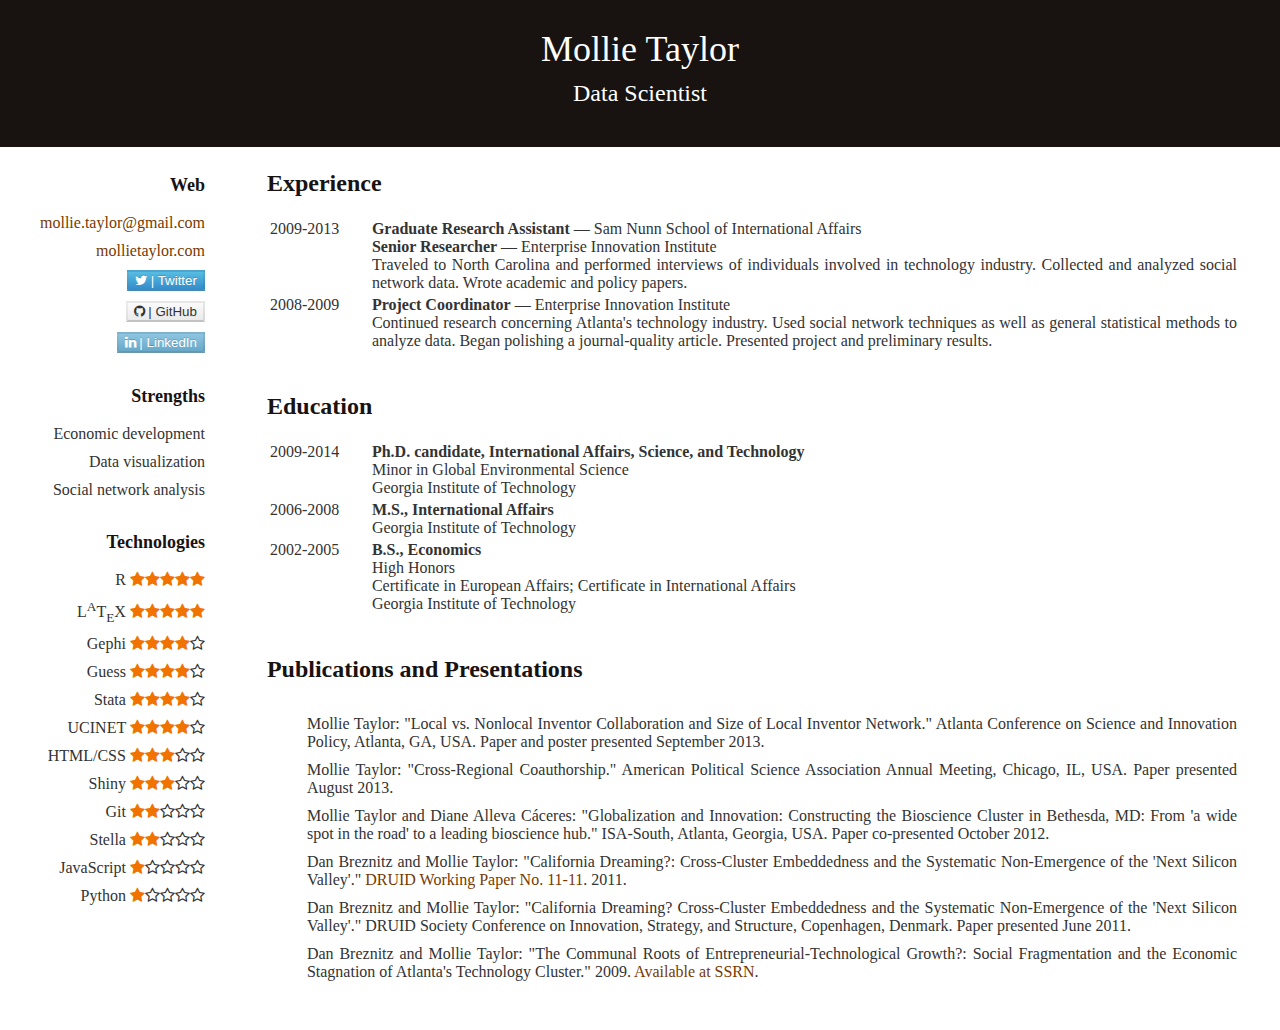
==== resume.html @ 651d4243 "Initial commit" ====
<html>
<head>
	<title>Mollie Taylor</title>
  <link rel="stylesheet" href="styles.css" />
  <link href="font-awesome/css/font-awesome.css" rel="stylesheet">
  <link rel="stylesheet" href="social-buttons.css" />
</head>

<body>
<div id="topbar">
  <h1 id="name">Mollie Taylor</h1>
  <h2 id="name">Data Scientist</h3>
</div>

<table class="center"><tr><td id="left">
  <h3>Web</h3>
  <ul>
    <li><a href="mailto:mollie.taylor@gmail.com">mollie.taylor@gmail.com</a></li>
    <li><a href="http://mollietaylor.com">mollietaylor.com</a></li>
    <li><a href="http://twitter.com/mollie_taylor/"><button class="btn btn-twitter"><i class="icon-twitter"></i> | Twitter</button></a></li>
    <li><a href="http://github.com/mollietaylor/"><button class="btn btn-github"><i class="icon-github"></i> | GitHub</button></a></li>
    <li><a href="http://www.linkedin.com/pub/mollie-taylor/4/861/1ba"><button class="btn btn-linkedin"><i class="icon-linkedin"></i> | LinkedIn</button></a></li>
  </ul>
  <h3>Strengths</h3>
  <ul>
    <li>Economic development</li>
    <li>Data visualization</li>
    <li>Social network analysis</li>
  </ul>
  <h3>Technologies</h3>
  <ul>
    <li>R <i class="icon-star"></i><i class="icon-star"></i><i class="icon-star"></i><i class="icon-star"></i><i class="icon-star"></i></li>
    <li>L<sup>A</sup>T<sub>E</sub>X <i class="icon-star"></i><i class="icon-star"></i><i class="icon-star"></i><i class="icon-star"></i><i class="icon-star"></i></li>
    <li>Gephi <i class="icon-star"></i><i class="icon-star"></i><i class="icon-star"></i><i class="icon-star"></i><i class="icon-star-empty"></i></li>
    <li>Guess <i class="icon-star"></i><i class="icon-star"></i><i class="icon-star"></i><i class="icon-star"></i><i class="icon-star-empty"></i></li>
    <li>Stata <i class="icon-star"></i><i class="icon-star"></i><i class="icon-star"></i><i class="icon-star"></i><i class="icon-star-empty"></i></li>
    <li>UCINET <i class="icon-star"></i><i class="icon-star"></i><i class="icon-star"></i><i class="icon-star"></i><i class="icon-star-empty"></i></li>
    <li>HTML/CSS <i class="icon-star"></i><i class="icon-star"></i><i class="icon-star"></i><i class="icon-star-empty"></i><i class="icon-star-empty"></i></li>
    <li>Shiny <i class="icon-star"></i><i class="icon-star"></i><i class="icon-star"></i><i class="icon-star-empty"></i><i class="icon-star-empty"></i></li>
    <li>Git <i class="icon-star"></i><i class="icon-star"></i><i class="icon-star-empty"></i><i class="icon-star-empty"></i><i class="icon-star-empty"></i></li>
    <li>Stella <i class="icon-star"></i><i class="icon-star"></i><i class="icon-star-empty"></i><i class="icon-star-empty"></i><i class="icon-star-empty"></i></li>
    <li>JavaScript <i class="icon-star"></i><i class="icon-star-empty"></i><i class="icon-star-empty"></i><i class="icon-star-empty"></i><i class="icon-star-empty"></i></li>
    <li>Python <i class="icon-star"></i><i class="icon-star-empty"></i><i class="icon-star-empty"></i><i class="icon-star-empty"></i><i class="icon-star-empty"></i></li>
  </ul>

</td>
<td id="right">
<h2>Experience</h2>
<table class="category">
  <tr>
    <td class="year">2009-2013</td>
    <td class="description"><strong>Graduate Research Assistant</strong> &mdash; Sam Nunn School of International Affairs<br>
    <strong>Senior Researcher</strong> &mdash; Enterprise Innovation Institute<br>Traveled to North Carolina and performed interviews of individuals involved in technology industry. Collected and analyzed social network data. Wrote academic and policy papers.</td>
  </tr>
  <tr>
    <td class="year">2008-2009</td>
    <td class="description"><strong>Project Coordinator</strong> &mdash; Enterprise Innovation Institute<br>Continued research concerning Atlanta's technology industry.  Used social network techniques as well as general statistical methods to analyze data.  Began polishing a journal-quality article.  Presented project and preliminary results.</td>
  </tr>
</table>
<h2>Education</h2>
<table class="category">
  <tr>
    <td class="year">2009-2014</td>
    <td class="description"><strong>Ph.D. candidate, International Affairs, Science, and Technology</strong><br>
    Minor in Global Environmental Science<br>
    Georgia Institute of Technology</td>
  </tr>
  <tr>
    <td class="year">2006-2008</td>
    <td class="description"><strong>M.S., International Affairs</strong><br>Georgia Institute of Technology</td>
  </tr>
  <tr>
    <td class="year">2002-2005</td>
    <td class="description"><strong>B.S., Economics</strong><br>
    High Honors<br>
    Certificate in European Affairs; Certificate in International Affairs<br>
    Georgia Institute of Technology</td>
  </tr>
</table>
<h2>Publications and Presentations</h2>
<table class="category">
  <tr>
    <td class="year" id="pubs"></td>
    <td class="description">
      <ul>
        <li>Mollie Taylor: "Local vs. Nonlocal Inventor Collaboration and Size of Local Inventor Network." Atlanta Conference on Science and Innovation Policy, Atlanta, GA, USA. Paper and poster presented September 2013.</li>
        <li>Mollie Taylor: "Cross-Regional Coauthorship." American Political Science Association Annual Meeting, Chicago, IL, USA. Paper presented August 2013.</li>
        <li>Mollie Taylor and Diane Alleva C&aacute;ceres: "Globalization and Innovation: Constructing the Bioscience Cluster in Bethesda, MD: From 'a wide spot in the road' to a leading bioscience hub." ISA-South, Atlanta, Georgia, USA. Paper co-presented October 2012.</li>
        <li>Dan Breznitz and Mollie Taylor: "California Dreaming?: Cross-Cluster Embeddedness and the Systematic Non-Emergence of the 'Next Silicon Valley'." <a href="www3.druid.dk/wp/20110011.pdf">DRUID Working Paper No. 11-11</a>. 2011.</li>
        <li>Dan Breznitz and Mollie Taylor: "California Dreaming? Cross-Cluster Embeddedness and the Systematic Non-Emergence of the 'Next Silicon Valley'." DRUID Society Conference on Innovation, Strategy, and Structure, Copenhagen, Denmark. Paper presented June 2011.</li>
        <li>Dan Breznitz and Mollie Taylor: "The Communal Roots of Entrepreneurial-Technological Growth?: Social Fragmentation and the Economic Stagnation of Atlanta's Technology Cluster." 2009. <a href="http://ssrn.com/abstract=1481857">Available at SSRN</a>.</li><!--Call this one forthcoming?-->
      </ul>
    </td>
  </tr>
</table>
</td>
</tr>

</body>
</html>
---- styles.css ----
/*fix: 
f07300
*/

body {
  font-family: "Palatino Linotype", "Book Antiqua", "Palatino", serif;
  text-align: center;
  background: #fff;
  color: #333;
}

div#topbar {
  color: #fff;
  text-align: center;
  padding: 20px;
  margin: -10px;
  margin-bottom: 20px;
  background: #181311;
  top: 0;
  left: 0;
  right: 0;
}

h1#name {
  color: #fff;
  margin: 10px;
  text-align: center;
  font-size: 36px;
  font-weight: 500; 
}

h2#name {
  color: #fff;
  font-weight: 500; 
  margin-top: 0px;
}

h2 {
  color: #181311;
  font-size: 24px;
  font-weight: 900;
}

h3 {
  color: #181311;
  font-size: 18px;
  font-weight: 900;
}

a {
  color: #783900;
  text-decoration: none;
}

a:hover {
  color: #f07300;
}

table.center {
  margin-left: auto;
  margin-right: auto;
}

td#left {
  text-align: right;
  vertical-align: text-top;
  padding-left: 30px;
  padding-right: 30px;
}

td#right {
  text-align: left;
  vertical-align: text-top;
  padding-left: 30px;
  padding-right: 30px;
}

button {
  margin: 0;
  opacity: 0.8;
  filter: alpha(opacity=80); /*for IE*/
}

button:hover {
  cursor: hand;
  opacity: 1.0;
  filter: alpha(opacity=100); /*for IE*/
}

ul {
  margin: 0;
  padding: 0;
  list-style-type: none;
  list-style: none;
  padding-bottom: 5px;
}

li {
  display: block;
  margin-top: 10px;
  margin-bottom: 10px;
  font-family: "freight-text-pro"; font-weight: 400; 
}

table.category {
  padding-bottom: 20px;
}

td.year {
  vertical-align: top;
  width: 70px;
  display: block;
  float: left;
  padding-right: 15px;
}

td.year#pubs {
  width: 5px;
}


p.title {
  margin-top: 0;
  margin-bottom: 0;
  left: 15px;
  position: relative;
}


td.description {
  margin-left: 85px;
  padding-left: 15px;
  margin-bottom: 10px;
  text-align: justify;
}

i.icon-star {
  color: #f07300;  
}
---- social-buttons.css ----
/*!
 * Social Buttons for Twitter Bootstrap v0.2dev
 *
 * Copyright 2013 Adam Neumann
 * Licensed under the Apache License v2.0
 * http://www.apache.org/licenses/LICENSE-2.0
 */

.btn-facebook {
  color: #ffffff;
  text-shadow: 0 -1px 0 rgba(0, 0, 0, 0.25);
  background-color: #2b4b90;
  *background-color: #133783;
  background-image: -moz-linear-gradient(top, #3b5998, #133783);
  background-image: -webkit-gradient(linear, 0 0, 0 100%, from(#3b5998), to(#133783));
  background-image: -webkit-linear-gradient(top, #3b5998, #133783);
  background-image: -o-linear-gradient(top, #3b5998, #133783);
  background-image: linear-gradient(to bottom, #3b5998, #133783);
  background-repeat: repeat-x;
  border-color: #133783 #133783 #091b40;
  border-color: rgba(0, 0, 0, 0.1) rgba(0, 0, 0, 0.1) rgba(0, 0, 0, 0.25);
  filter: progid:DXImageTransform.Microsoft.gradient(startColorstr='#ff3b5998', endColorstr='#ff133783', GradientType=0);
  filter: progid:DXImageTransform.Microsoft.gradient(enabled=false);
}

.btn-facebook:hover,
.btn-facebook:focus,
.btn-facebook:active,
.btn-facebook.active,
.btn-facebook.disabled,
.btn-facebook[disabled] {
  color: #ffffff;
  background-color: #133783;
  *background-color: #102e6d;
}

.btn-facebook:active,
.btn-facebook.active {
  background-color: #0d2456 \9;
}

.btn-twitter {
  color: #ffffff;
  text-shadow: 0 -1px 0 rgba(0, 0, 0, 0.25);
  background-color: #1c95d0;
  *background-color: #0271bf;
  background-image: -moz-linear-gradient(top, #2daddc, #0271bf);
  background-image: -webkit-gradient(linear, 0 0, 0 100%, from(#2daddc), to(#0271bf));
  background-image: -webkit-linear-gradient(top, #2daddc, #0271bf);
  background-image: -o-linear-gradient(top, #2daddc, #0271bf);
  background-image: linear-gradient(to bottom, #2daddc, #0271bf);
  background-repeat: repeat-x;
  border-color: #0271bf #0271bf #014473;
  border-color: rgba(0, 0, 0, 0.1) rgba(0, 0, 0, 0.1) rgba(0, 0, 0, 0.25);
  filter: progid:DXImageTransform.Microsoft.gradient(startColorstr='#ff2daddc', endColorstr='#ff0271bf', GradientType=0);
  filter: progid:DXImageTransform.Microsoft.gradient(enabled=false);
}

.btn-twitter:hover,
.btn-twitter:focus,
.btn-twitter:active,
.btn-twitter.active,
.btn-twitter.disabled,
.btn-twitter[disabled] {
  color: #ffffff;
  background-color: #0271bf;
  *background-color: #0262a6;
}

.btn-twitter:active,
.btn-twitter.active {
  background-color: #01538d \9;
}

.btn-github {
  color: #000000;
  text-shadow: 0 0.7px 0 rgba(0, 0, 0, 0.1);
  background-color: #f2f2f2;
  *background-color: #e6e6e6;
  background-image: -moz-linear-gradient(top, #fafafa, #e6e6e6);
  background-image: -webkit-gradient(linear, 0 0, 0 100%, from(#fafafa), to(#e6e6e6));
  background-image: -webkit-linear-gradient(top, #fafafa, #e6e6e6);
  background-image: -o-linear-gradient(top, #fafafa, #e6e6e6);
  background-image: linear-gradient(to bottom, #fafafa, #e6e6e6);
  background-repeat: repeat-x;
  border-color: #e6e6e6 #e6e6e6 #c0c0c0;
  border-color: rgba(0, 0, 0, 0.1) rgba(0, 0, 0, 0.1) rgba(0, 0, 0, 0.25);
  filter: progid:DXImageTransform.Microsoft.gradient(startColorstr='#fffafafa', endColorstr='#ffe6e6e6', GradientType=0);
  filter: progid:DXImageTransform.Microsoft.gradient(enabled=false);
}

.btn-github:hover,
.btn-github:focus,
.btn-github:active,
.btn-github.active,
.btn-github.disabled,
.btn-github[disabled] {
  color: #000000;
  background-color: #e6e6e6;
  *background-color: #d9d9d9;
}

.btn-github:active,
.btn-github.active {
  background-color: #cdcdcd \9;
}

.btn-pinterest {
  color: #ffffff;
  text-shadow: 0 -1px 0 rgba(0, 0, 0, 0.25);
  background-color: #c51e25;
  *background-color: #ab171e;
  background-image: -moz-linear-gradient(top, #d62229, #ab171e);
  background-image: -webkit-gradient(linear, 0 0, 0 100%, from(#d62229), to(#ab171e));
  background-image: -webkit-linear-gradient(top, #d62229, #ab171e);
  background-image: -o-linear-gradient(top, #d62229, #ab171e);
  background-image: linear-gradient(to bottom, #d62229, #ab171e);
  background-repeat: repeat-x;
  border-color: #ab171e #ab171e #680e12;
  border-color: rgba(0, 0, 0, 0.1) rgba(0, 0, 0, 0.1) rgba(0, 0, 0, 0.25);
  filter: progid:DXImageTransform.Microsoft.gradient(startColorstr='#ffd62229', endColorstr='#ffab171e', GradientType=0);
  filter: progid:DXImageTransform.Microsoft.gradient(enabled=false);
}

.btn-pinterest:hover,
.btn-pinterest:focus,
.btn-pinterest:active,
.btn-pinterest.active,
.btn-pinterest.disabled,
.btn-pinterest[disabled] {
  color: #ffffff;
  background-color: #ab171e;
  *background-color: #95141a;
}

.btn-pinterest:active,
.btn-pinterest.active {
  background-color: #7e1116 \9;
}

.btn-linkedin {
  color: #ffffff;
  text-shadow: 0 -1px 0 rgba(0, 0, 0, 0.25);
  background-color: #60a9ce;
  *background-color: #4393bb;
  background-image: -moz-linear-gradient(top, #73b8db, #4393bb);
  background-image: -webkit-gradient(linear, 0 0, 0 100%, from(#73b8db), to(#4393bb));
  background-image: -webkit-linear-gradient(top, #73b8db, #4393bb);
  background-image: -o-linear-gradient(top, #73b8db, #4393bb);
  background-image: linear-gradient(to bottom, #73b8db, #4393bb);
  background-repeat: repeat-x;
  border-color: #4393bb #4393bb #2f6783;
  border-color: rgba(0, 0, 0, 0.1) rgba(0, 0, 0, 0.1) rgba(0, 0, 0, 0.25);
  filter: progid:DXImageTransform.Microsoft.gradient(startColorstr='#ff73b8db', endColorstr='#ff4393bb', GradientType=0);
  filter: progid:DXImageTransform.Microsoft.gradient(enabled=false);
}

.btn-linkedin:hover,
.btn-linkedin:focus,
.btn-linkedin:active,
.btn-linkedin.active,
.btn-linkedin.disabled,
.btn-linkedin[disabled] {
  color: #ffffff;
  background-color: #4393bb;
  *background-color: #3c84a8;
}

.btn-linkedin:active,
.btn-linkedin.active {
  background-color: #367595 \9;
}

.btn-google-plus {
  color: #ffffff;
  text-shadow: 0 -1px 0 rgba(0, 0, 0, 0.25);
  background-color: #d34332;
  *background-color: #c53727;
  background-image: -moz-linear-gradient(top, #dd4b39, #c53727);
  background-image: -webkit-gradient(linear, 0 0, 0 100%, from(#dd4b39), to(#c53727));
  background-image: -webkit-linear-gradient(top, #dd4b39, #c53727);
  background-image: -o-linear-gradient(top, #dd4b39, #c53727);
  background-image: linear-gradient(to bottom, #dd4b39, #c53727);
  background-repeat: repeat-x;
  border-color: #c53727 #c53727 #85251a;
  border-color: rgba(0, 0, 0, 0.1) rgba(0, 0, 0, 0.1) rgba(0, 0, 0, 0.25);
  filter: progid:DXImageTransform.Microsoft.gradient(startColorstr='#ffdd4b39', endColorstr='#ffc53727', GradientType=0);
  filter: progid:DXImageTransform.Microsoft.gradient(enabled=false);
}

.btn-google-plus:hover,
.btn-google-plus:focus,
.btn-google-plus:active,
.btn-google-plus.active,
.btn-google-plus.disabled,
.btn-google-plus[disabled] {
  color: #ffffff;
  background-color: #c53727;
  *background-color: #b03123;
}

.btn-google-plus:active,
.btn-google-plus.active {
  background-color: #9a2b1f \9;
}

.btn-instagram {
  color: #ffffff;
  text-shadow: 0 -1px 0 rgba(0, 0, 0, 0.25);
  background-color: #5c88ab;
  *background-color: #3f729b;
  background-image: -moz-linear-gradient(top, #6f97b6, #3f729b);
  background-image: -webkit-gradient(linear, 0 0, 0 100%, from(#6f97b6), to(#3f729b));
  background-image: -webkit-linear-gradient(top, #6f97b6, #3f729b);
  background-image: -o-linear-gradient(top, #6f97b6, #3f729b);
  background-image: linear-gradient(to bottom, #6f97b6, #3f729b);
  background-repeat: repeat-x;
  border-color: #3f729b #3f729b #294a65;
  border-color: rgba(0, 0, 0, 0.1) rgba(0, 0, 0, 0.1) rgba(0, 0, 0, 0.25);
  filter: progid:DXImageTransform.Microsoft.gradient(startColorstr='#ff6f97b6', endColorstr='#ff3f729b', GradientType=0);
  filter: progid:DXImageTransform.Microsoft.gradient(enabled=false);
}

.btn-instagram:hover,
.btn-instagram:focus,
.btn-instagram:active,
.btn-instagram.active,
.btn-instagram.disabled,
.btn-instagram[disabled] {
  color: #ffffff;
  background-color: #3f729b;
  *background-color: #386589;
}

.btn-instagram:active,
.btn-instagram.active {
  background-color: #305777 \9;
}

.btn-dropbox {
  color: #ffffff;
  text-shadow: 0 -1px 0 rgba(0, 0, 0, 0.25);
  background-color: #2e95e0;
  *background-color: #2181cf;
  background-image: -moz-linear-gradient(top, #37a3eb, #2181cf);
  background-image: -webkit-gradient(linear, 0 0, 0 100%, from(#37a3eb), to(#2181cf));
  background-image: -webkit-linear-gradient(top, #37a3eb, #2181cf);
  background-image: -o-linear-gradient(top, #37a3eb, #2181cf);
  background-image: linear-gradient(to bottom, #37a3eb, #2181cf);
  background-repeat: repeat-x;
  border-color: #2181cf #2181cf #16588d;
  border-color: rgba(0, 0, 0, 0.1) rgba(0, 0, 0, 0.1) rgba(0, 0, 0, 0.25);
  filter: progid:DXImageTransform.Microsoft.gradient(startColorstr='#ff37a3eb', endColorstr='#ff2181cf', GradientType=0);
  filter: progid:DXImageTransform.Microsoft.gradient(enabled=false);
}

.btn-dropbox:hover,
.btn-dropbox:focus,
.btn-dropbox:active,
.btn-dropbox.active,
.btn-dropbox.disabled,
.btn-dropbox[disabled] {
  color: #ffffff;
  background-color: #2181cf;
  *background-color: #1d73b9;
}

.btn-dropbox:active,
.btn-dropbox.active {
  background-color: #1a66a3 \9;
}

.btn-bitbucket {
  color: #ffffff;
  text-shadow: 0 -1px 0 rgba(0, 0, 0, 0.25);
  background-color: #285991;
  *background-color: #205081;
  background-image: -moz-linear-gradient(top, #2d5f9c, #205081);
  background-image: -webkit-gradient(linear, 0 0, 0 100%, from(#2d5f9c), to(#205081));
  background-image: -webkit-linear-gradient(top, #2d5f9c, #205081);
  background-image: -o-linear-gradient(top, #2d5f9c, #205081);
  background-image: linear-gradient(to bottom, #2d5f9c, #205081);
  background-repeat: repeat-x;
  border-color: #205081 #205081 #112a44;
  border-color: rgba(0, 0, 0, 0.1) rgba(0, 0, 0, 0.1) rgba(0, 0, 0, 0.25);
  filter: progid:DXImageTransform.Microsoft.gradient(startColorstr='#ff2d5f9c', endColorstr='#ff205081', GradientType=0);
  filter: progid:DXImageTransform.Microsoft.gradient(enabled=false);
}

.btn-bitbucket:hover,
.btn-bitbucket:focus,
.btn-bitbucket:active,
.btn-bitbucket.active,
.btn-bitbucket.disabled,
.btn-bitbucket[disabled] {
  color: #ffffff;
  background-color: #205081;
  *background-color: #1b436d;
}

.btn-bitbucket:active,
.btn-bitbucket.active {
  background-color: #163758 \9;
}

.btn-dribbble {
  color: #ffffff;
  text-shadow: 0 -1px 0 rgba(0, 0, 0, 0.25);
  background-color: #de447f;
  *background-color: #cb396f;
  background-image: -moz-linear-gradient(top, #ea4c89, #cb396f);
  background-image: -webkit-gradient(linear, 0 0, 0 100%, from(#ea4c89), to(#cb396f));
  background-image: -webkit-linear-gradient(top, #ea4c89, #cb396f);
  background-image: -o-linear-gradient(top, #ea4c89, #cb396f);
  background-image: linear-gradient(to bottom, #ea4c89, #cb396f);
  background-repeat: repeat-x;
  border-color: #cb396f #cb396f #91264e;
  border-color: rgba(0, 0, 0, 0.1) rgba(0, 0, 0, 0.1) rgba(0, 0, 0, 0.25);
  filter: progid:DXImageTransform.Microsoft.gradient(startColorstr='#ffea4c89', endColorstr='#ffcb396f', GradientType=0);
  filter: progid:DXImageTransform.Microsoft.gradient(enabled=false);
}

.btn-dribbble:hover,
.btn-dribbble:focus,
.btn-dribbble:active,
.btn-dribbble.active,
.btn-dribbble.disabled,
.btn-dribbble[disabled] {
  color: #ffffff;
  background-color: #cb396f;
  *background-color: #ba3163;
}

.btn-dribbble:active,
.btn-dribbble.active {
  background-color: #a62b59 \9;
}

.btn-flickr {
  color: #ffffff;
  text-shadow: 0 -1px 0 rgba(0, 0, 0, 0.25);
  background-color: #f63198;
  *background-color: #ff0084;
  background-image: -moz-linear-gradient(top, #f051a5, #ff0084);
  background-image: -webkit-gradient(linear, 0 0, 0 100%, from(#f051a5), to(#ff0084));
  background-image: -webkit-linear-gradient(top, #f051a5, #ff0084);
  background-image: -o-linear-gradient(top, #f051a5, #ff0084);
  background-image: linear-gradient(to bottom, #f051a5, #ff0084);
  background-repeat: repeat-x;
  border-color: #ff0084 #ff0084 #b3005c;
  border-color: rgba(0, 0, 0, 0.1) rgba(0, 0, 0, 0.1) rgba(0, 0, 0, 0.25);
  filter: progid:DXImageTransform.Microsoft.gradient(startColorstr='#fff051a5', endColorstr='#ffff0084', GradientType=0);
  filter: progid:DXImageTransform.Microsoft.gradient(enabled=false);
}

.btn-flickr:hover,
.btn-flickr:focus,
.btn-flickr:active,
.btn-flickr.active,
.btn-flickr.disabled,
.btn-flickr[disabled] {
  color: #ffffff;
  background-color: #ff0084;
  *background-color: #e60077;
}

.btn-flickr:active,
.btn-flickr.active {
  background-color: #cc006a \9;
}

.btn-foursquare {
  color: #ffffff;
  text-shadow: 0 -1px 0 rgba(0, 0, 0, 0.25);
  background-color: #079dcd;
  *background-color: #0072b1;
  background-image: -moz-linear-gradient(top, #0cbadf, #0072b1);
  background-image: -webkit-gradient(linear, 0 0, 0 100%, from(#0cbadf), to(#0072b1));
  background-image: -webkit-linear-gradient(top, #0cbadf, #0072b1);
  background-image: -o-linear-gradient(top, #0cbadf, #0072b1);
  background-image: linear-gradient(to bottom, #0cbadf, #0072b1);
  background-repeat: repeat-x;
  border-color: #0072b1 #0072b1 #004165;
  border-color: rgba(0, 0, 0, 0.1) rgba(0, 0, 0, 0.1) rgba(0, 0, 0, 0.25);
  filter: progid:DXImageTransform.Microsoft.gradient(startColorstr='#ff0cbadf', endColorstr='#ff0072b1', GradientType=0);
  filter: progid:DXImageTransform.Microsoft.gradient(enabled=false);
}

.btn-foursquare:hover,
.btn-foursquare:focus,
.btn-foursquare:active,
.btn-foursquare.active,
.btn-foursquare.disabled,
.btn-foursquare[disabled] {
  color: #ffffff;
  background-color: #0072b1;
  *background-color: #006298;
}

.btn-foursquare:active,
.btn-foursquare.active {
  background-color: #00517e \9;
}

.btn-renren {
  color: #ffffff;
  text-shadow: 0 -1px 0 rgba(0, 0, 0, 0.25);
  background-color: #3773ab;
  *background-color: #33669a;
  background-image: -moz-linear-gradient(top, #397cb6, #33669a);
  background-image: -webkit-gradient(linear, 0 0, 0 100%, from(#397cb6), to(#33669a));
  background-image: -webkit-linear-gradient(top, #397cb6, #33669a);
  background-image: -o-linear-gradient(top, #397cb6, #33669a);
  background-image: linear-gradient(to bottom, #397cb6, #33669a);
  background-repeat: repeat-x;
  border-color: #33669a #33669a #204061;
  border-color: rgba(0, 0, 0, 0.1) rgba(0, 0, 0, 0.1) rgba(0, 0, 0, 0.25);
  filter: progid:DXImageTransform.Microsoft.gradient(startColorstr='#ff397cb6', endColorstr='#ff33669a', GradientType=0);
  filter: progid:DXImageTransform.Microsoft.gradient(enabled=false);
}

.btn-renren:hover,
.btn-renren:focus,
.btn-renren:active,
.btn-renren.active,
.btn-renren.disabled,
.btn-renren[disabled] {
  color: #ffffff;
  background-color: #33669a;
  *background-color: #2d5987;
}

.btn-renren:active,
.btn-renren.active {
  background-color: #264d74 \9;
}

.btn-skype {
  color: #ffffff;
  text-shadow: 0 -1px 0 rgba(0, 0, 0, 0.25);
  background-color: #43bbe8;
  *background-color: #00aff0;
  background-image: -moz-linear-gradient(top, #70c3e2, #00aff0);
  background-image: -webkit-gradient(linear, 0 0, 0 100%, from(#70c3e2), to(#00aff0));
  background-image: -webkit-linear-gradient(top, #70c3e2, #00aff0);
  background-image: -o-linear-gradient(top, #70c3e2, #00aff0);
  background-image: linear-gradient(to bottom, #70c3e2, #00aff0);
  background-repeat: repeat-x;
  border-color: #00aff0 #00aff0 #0077a3;
  border-color: rgba(0, 0, 0, 0.1) rgba(0, 0, 0, 0.1) rgba(0, 0, 0, 0.25);
  filter: progid:DXImageTransform.Microsoft.gradient(startColorstr='#ff70c3e2', endColorstr='#ff00aff0', GradientType=0);
  filter: progid:DXImageTransform.Microsoft.gradient(enabled=false);
}

.btn-skype:hover,
.btn-skype:focus,
.btn-skype:active,
.btn-skype.active,
.btn-skype.disabled,
.btn-skype[disabled] {
  color: #ffffff;
  background-color: #00aff0;
  *background-color: #009cd7;
}

.btn-skype:active,
.btn-skype.active {
  background-color: #008abd \9;
}

.btn-stackexchange {
  color: #ffffff;
  text-shadow: 0 -1px 0 rgba(0, 0, 0, 0.25);
  background-color: #3a70b0;
  *background-color: #185397;
  background-image: -moz-linear-gradient(top, #5184c1, #185397);
  background-image: -webkit-gradient(linear, 0 0, 0 100%, from(#5184c1), to(#185397));
  background-image: -webkit-linear-gradient(top, #5184c1, #185397);
  background-image: -o-linear-gradient(top, #5184c1, #185397);
  background-image: linear-gradient(to bottom, #5184c1, #185397);
  background-repeat: repeat-x;
  border-color: #185397 #185397 #0e2f55;
  border-color: rgba(0, 0, 0, 0.1) rgba(0, 0, 0, 0.1) rgba(0, 0, 0, 0.25);
  filter: progid:DXImageTransform.Microsoft.gradient(startColorstr='#ff5184c1', endColorstr='#ff185397', GradientType=0);
  filter: progid:DXImageTransform.Microsoft.gradient(enabled=false);
}

.btn-stackexchange:hover,
.btn-stackexchange:focus,
.btn-stackexchange:active,
.btn-stackexchange.active,
.btn-stackexchange.disabled,
.btn-stackexchange[disabled] {
  color: #ffffff;
  background-color: #185397;
  *background-color: #154781;
}

.btn-stackexchange:active,
.btn-stackexchange.active {
  background-color: #113b6b \9;
}

.btn-trello {
  color: #ffffff;
  text-shadow: 0 -1px 0 rgba(0, 0, 0, 0.25);
  background-color: #438ab4;
  *background-color: #27709b;
  background-image: -moz-linear-gradient(top, #569cc4, #27709b);
  background-image: -webkit-gradient(linear, 0 0, 0 100%, from(#569cc4), to(#27709b));
  background-image: -webkit-linear-gradient(top, #569cc4, #27709b);
  background-image: -o-linear-gradient(top, #569cc4, #27709b);
  background-image: linear-gradient(to bottom, #569cc4, #27709b);
  background-repeat: repeat-x;
  border-color: #27709b #27709b #18445e;
  border-color: rgba(0, 0, 0, 0.1) rgba(0, 0, 0, 0.1) rgba(0, 0, 0, 0.25);
  filter: progid:DXImageTransform.Microsoft.gradient(startColorstr='#ff569cc4', endColorstr='#ff27709b', GradientType=0);
  filter: progid:DXImageTransform.Microsoft.gradient(enabled=false);
}

.btn-trello:hover,
.btn-trello:focus,
.btn-trello:active,
.btn-trello.active,
.btn-trello.disabled,
.btn-trello[disabled] {
  color: #ffffff;
  background-color: #27709b;
  *background-color: #226187;
}

.btn-trello:active,
.btn-trello.active {
  background-color: #1d5372 \9;
}

.btn-tumblr {
  color: #ffffff;
  text-shadow: 0 -1px 0 rgba(0, 0, 0, 0.25);
  background-color: #34526e;
  *background-color: #2a4763;
  background-image: -moz-linear-gradient(top, #3a5976, #2a4763);
  background-image: -webkit-gradient(linear, 0 0, 0 100%, from(#3a5976), to(#2a4763));
  background-image: -webkit-linear-gradient(top, #3a5976, #2a4763);
  background-image: -o-linear-gradient(top, #3a5976, #2a4763);
  background-image: linear-gradient(to bottom, #3a5976, #2a4763);
  background-repeat: repeat-x;
  border-color: #2a4763 #2a4763 #13202d;
  border-color: rgba(0, 0, 0, 0.1) rgba(0, 0, 0, 0.1) rgba(0, 0, 0, 0.25);
  filter: progid:DXImageTransform.Microsoft.gradient(startColorstr='#ff3a5976', endColorstr='#ff2a4763', GradientType=0);
  filter: progid:DXImageTransform.Microsoft.gradient(enabled=false);
}

.btn-tumblr:hover,
.btn-tumblr:focus,
.btn-tumblr:active,
.btn-tumblr.active,
.btn-tumblr.disabled,
.btn-tumblr[disabled] {
  color: #ffffff;
  background-color: #2a4763;
  *background-color: #223a51;
}

.btn-tumblr:active,
.btn-tumblr.active {
  background-color: #1b2d3f \9;
}

.btn-vk {
  color: #ffffff;
  text-shadow: 0 -1px 0 rgba(0, 0, 0, 0.25);
  background-color: #50739a;
  *background-color: #426187;
  background-image: -moz-linear-gradient(top, #5a7fa6, #426187);
  background-image: -webkit-gradient(linear, 0 0, 0 100%, from(#5a7fa6), to(#426187));
  background-image: -webkit-linear-gradient(top, #5a7fa6, #426187);
  background-image: -o-linear-gradient(top, #5a7fa6, #426187);
  background-image: linear-gradient(to bottom, #5a7fa6, #426187);
  background-repeat: repeat-x;
  border-color: #426187 #426187 #293c54;
  border-color: rgba(0, 0, 0, 0.1) rgba(0, 0, 0, 0.1) rgba(0, 0, 0, 0.25);
  filter: progid:DXImageTransform.Microsoft.gradient(startColorstr='#ff5a7fa6', endColorstr='#ff426187', GradientType=0);
  filter: progid:DXImageTransform.Microsoft.gradient(enabled=false);
}

.btn-vk:hover,
.btn-vk:focus,
.btn-vk:active,
.btn-vk.active,
.btn-vk.disabled,
.btn-vk[disabled] {
  color: #ffffff;
  background-color: #426187;
  *background-color: #3a5576;
}

.btn-vk:active,
.btn-vk.active {
  background-color: #314865 \9;
}

.btn-weibo {
  color: #ffffff;
  text-shadow: 0 -1px 0 rgba(0, 0, 0, 0.25);
  background-color: #f14f4f;
  *background-color: #e64141;
  background-image: -moz-linear-gradient(top, #f85959, #e64141);
  background-image: -webkit-gradient(linear, 0 0, 0 100%, from(#f85959), to(#e64141));
  background-image: -webkit-linear-gradient(top, #f85959, #e64141);
  background-image: -o-linear-gradient(top, #f85959, #e64141);
  background-image: linear-gradient(to bottom, #f85959, #e64141);
  background-repeat: repeat-x;
  border-color: #e64141 #e64141 #c11919;
  border-color: rgba(0, 0, 0, 0.1) rgba(0, 0, 0, 0.1) rgba(0, 0, 0, 0.25);
  filter: progid:DXImageTransform.Microsoft.gradient(startColorstr='#fff85959', endColorstr='#ffe64141', GradientType=0);
  filter: progid:DXImageTransform.Microsoft.gradient(enabled=false);
}

.btn-weibo:hover,
.btn-weibo:focus,
.btn-weibo:active,
.btn-weibo.active,
.btn-weibo.disabled,
.btn-weibo[disabled] {
  color: #ffffff;
  background-color: #e64141;
  *background-color: #e32a2a;
}

.btn-weibo:active,
.btn-weibo.active {
  background-color: #d81c1c \9;
}

.btn-xing {
  color: #ffffff;
  text-shadow: 0 -1px 0 rgba(0, 0, 0, 0.25);
  background-color: #155c5d;
  *background-color: #074c4d;
  background-image: -moz-linear-gradient(top, #1f6768, #074c4d);
  background-image: -webkit-gradient(linear, 0 0, 0 100%, from(#1f6768), to(#074c4d));
  background-image: -webkit-linear-gradient(top, #1f6768, #074c4d);
  background-image: -o-linear-gradient(top, #1f6768, #074c4d);
  background-image: linear-gradient(to bottom, #1f6768, #074c4d);
  background-repeat: repeat-x;
  border-color: #074c4d #074c4d #010707;
  border-color: rgba(0, 0, 0, 0.1) rgba(0, 0, 0, 0.1) rgba(0, 0, 0, 0.25);
  filter: progid:DXImageTransform.Microsoft.gradient(startColorstr='#ff1f6768', endColorstr='#ff074c4d', GradientType=0);
  filter: progid:DXImageTransform.Microsoft.gradient(enabled=false);
}

.btn-xing:hover,
.btn-xing:focus,
.btn-xing:active,
.btn-xing.active,
.btn-xing.disabled,
.btn-xing[disabled] {
  color: #ffffff;
  background-color: #074c4d;
  *background-color: #053536;
}

.btn-xing:active,
.btn-xing.active {
  background-color: #031e1e \9;
}

.btn-youtube {
  color: #ffffff;
  text-shadow: 0 -1px 0 rgba(0, 0, 0, 0.25);
  background-color: #a72121;
  *background-color: #6e0610;
  background-image: -moz-linear-gradient(top, #cd332d, #6e0610);
  background-image: -webkit-gradient(linear, 0 0, 0 100%, from(#cd332d), to(#6e0610));
  background-image: -webkit-linear-gradient(top, #cd332d, #6e0610);
  background-image: -o-linear-gradient(top, #cd332d, #6e0610);
  background-image: linear-gradient(to bottom, #cd332d, #6e0610);
  background-repeat: repeat-x;
  border-color: #6e0610 #6e0610 #250205;
  border-color: rgba(0, 0, 0, 0.1) rgba(0, 0, 0, 0.1) rgba(0, 0, 0, 0.25);
  filter: progid:DXImageTransform.Microsoft.gradient(startColorstr='#ffcd332d', endColorstr='#ff6e0610', GradientType=0);
  filter: progid:DXImageTransform.Microsoft.gradient(enabled=false);
}

.btn-youtube:hover,
.btn-youtube:focus,
.btn-youtube:active,
.btn-youtube.active,
.btn-youtube.disabled,
.btn-youtube[disabled] {
  color: #ffffff;
  background-color: #6e0610;
  *background-color: #56050c;
}

.btn-youtube:active,
.btn-youtube.active {
  background-color: #3e0309 \9;
}
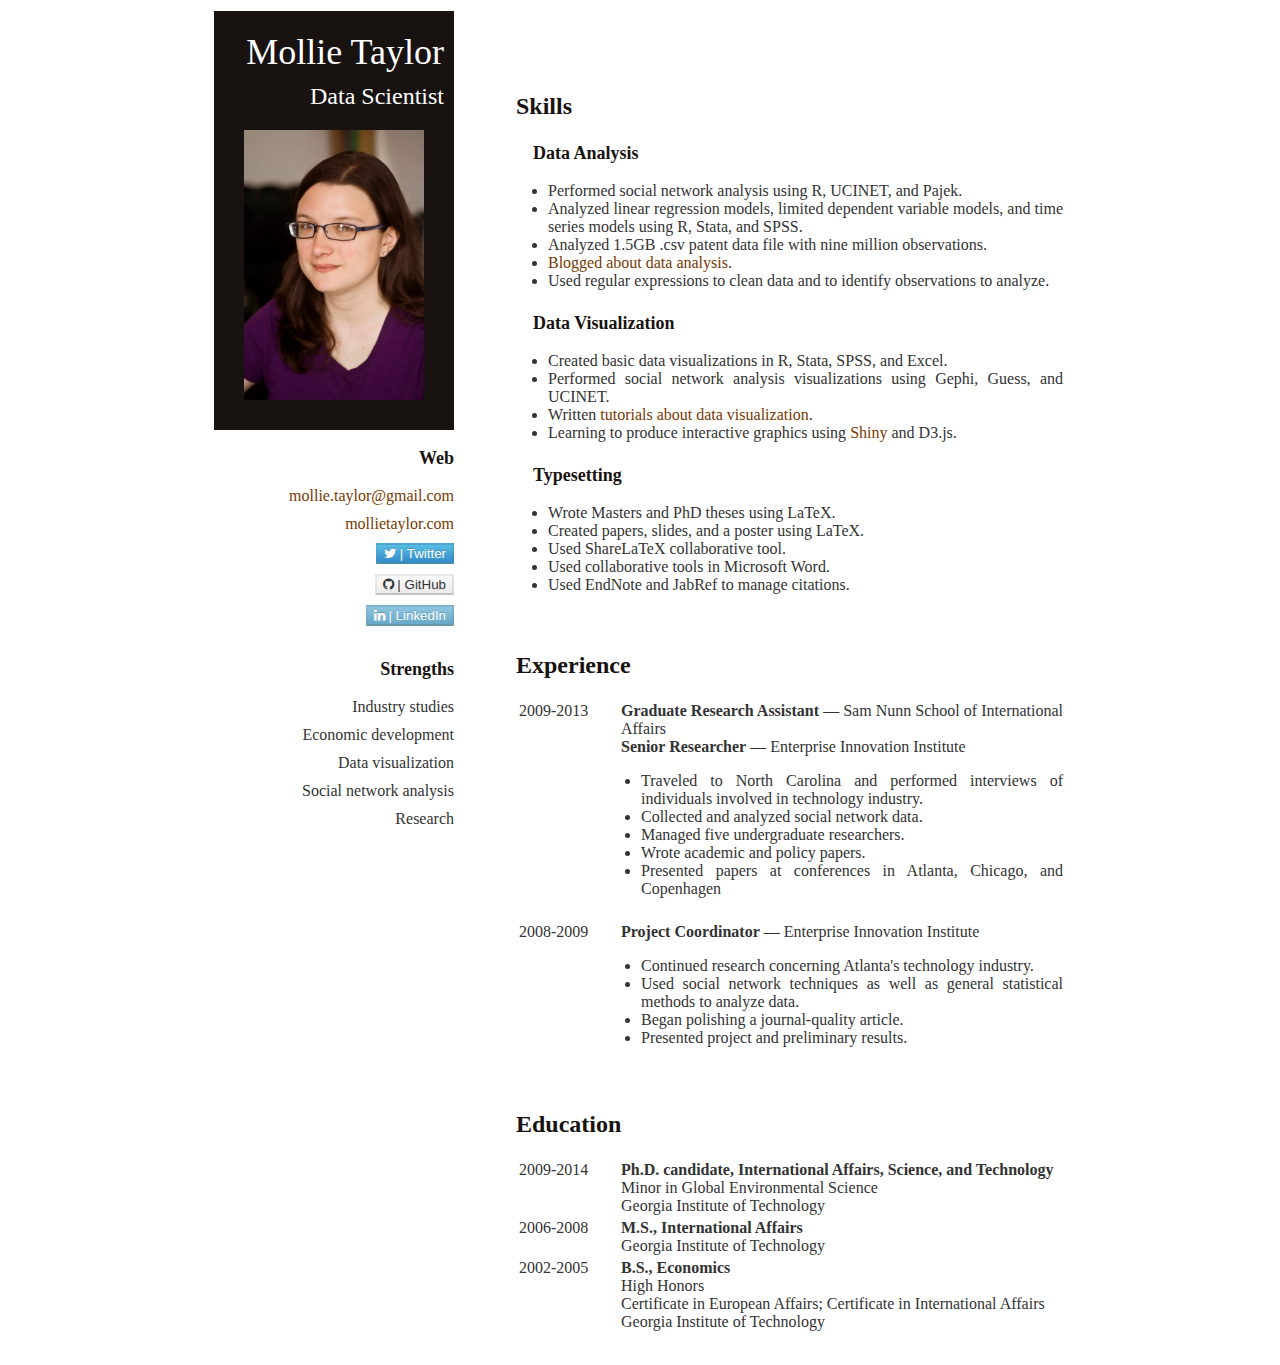
==== commit d0d7b793: "Changes style Adds photo Adds links" ====
--- a/resume.html
+++ b/resume.html
@@ -6,15 +6,17 @@
   <link rel="stylesheet" href="social-buttons.css" />
 </head>
 
-<body>
-<div id="topbar">
-  <h1 id="name">Mollie Taylor</h1>
-  <h2 id="name">Data Scientist</h3>
-</div>
+
 
 <table class="center"><tr><td id="left">
+  <div id="topbar">
+  <h1 class="name">Mollie Taylor</h1>
+  <h2 class="name">Data Scientist</h2>
+  <img src="mollie bio pic.jpg" width=180>
+  </div>
+  
   <h3>Web</h3>
-  <ul>
+  <ul class="side">
     <li><a href="mailto:mollie.taylor@gmail.com">mollie.taylor@gmail.com</a></li>
     <li><a href="http://mollietaylor.com">mollietaylor.com</a></li>
     <li><a href="http://twitter.com/mollie_taylor/"><button class="btn btn-twitter"><i class="icon-twitter"></i> | Twitter</button></a></li>
@@ -22,41 +24,76 @@
     <li><a href="http://www.linkedin.com/pub/mollie-taylor/4/861/1ba"><button class="btn btn-linkedin"><i class="icon-linkedin"></i> | LinkedIn</button></a></li>
   </ul>
   <h3>Strengths</h3>
-  <ul>
+  <ul class="side">
+    <li>Industry studies</li>
     <li>Economic development</li>
     <li>Data visualization</li>
     <li>Social network analysis</li>
-  </ul>
-  <h3>Technologies</h3>
-  <ul>
-    <li>R <i class="icon-star"></i><i class="icon-star"></i><i class="icon-star"></i><i class="icon-star"></i><i class="icon-star"></i></li>
-    <li>L<sup>A</sup>T<sub>E</sub>X <i class="icon-star"></i><i class="icon-star"></i><i class="icon-star"></i><i class="icon-star"></i><i class="icon-star"></i></li>
-    <li>Gephi <i class="icon-star"></i><i class="icon-star"></i><i class="icon-star"></i><i class="icon-star"></i><i class="icon-star-empty"></i></li>
-    <li>Guess <i class="icon-star"></i><i class="icon-star"></i><i class="icon-star"></i><i class="icon-star"></i><i class="icon-star-empty"></i></li>
-    <li>Stata <i class="icon-star"></i><i class="icon-star"></i><i class="icon-star"></i><i class="icon-star"></i><i class="icon-star-empty"></i></li>
-    <li>UCINET <i class="icon-star"></i><i class="icon-star"></i><i class="icon-star"></i><i class="icon-star"></i><i class="icon-star-empty"></i></li>
-    <li>HTML/CSS <i class="icon-star"></i><i class="icon-star"></i><i class="icon-star"></i><i class="icon-star-empty"></i><i class="icon-star-empty"></i></li>
-    <li>Shiny <i class="icon-star"></i><i class="icon-star"></i><i class="icon-star"></i><i class="icon-star-empty"></i><i class="icon-star-empty"></i></li>
-    <li>Git <i class="icon-star"></i><i class="icon-star"></i><i class="icon-star-empty"></i><i class="icon-star-empty"></i><i class="icon-star-empty"></i></li>
-    <li>Stella <i class="icon-star"></i><i class="icon-star"></i><i class="icon-star-empty"></i><i class="icon-star-empty"></i><i class="icon-star-empty"></i></li>
-    <li>JavaScript <i class="icon-star"></i><i class="icon-star-empty"></i><i class="icon-star-empty"></i><i class="icon-star-empty"></i><i class="icon-star-empty"></i></li>
-    <li>Python <i class="icon-star"></i><i class="icon-star-empty"></i><i class="icon-star-empty"></i><i class="icon-star-empty"></i><i class="icon-star-empty"></i></li>
+    <li>Research</li>
   </ul>
 
 </td>
 <td id="right">
+<h1><br></h1>
+<h2>Skills</h2>
+<table class="category">
+  <tr>
+    <td class="description">
+      <h3>Data Analysis</h3>
+      <ul class="skills">
+        <li>Performed social network analysis using R, UCINET, and Pajek.</li>
+        <li>Analyzed linear regression models, limited dependent variable models, and time series models using R, Stata, and SPSS.</li>
+        <li>Analyzed 1.5GB .csv patent data file with nine million observations.</li>
+        <li><a href="http://www.mollietaylor.com/search/label/analysis">Blogged about data analysis</a>.</li>
+        <li>Used regular expressions to clean data and to identify observations to analyze.</li>
+      </ul>
+      <h3>Data Visualization</h3>
+      <ul class="skills">
+        <li>Created basic data visualizations in R, Stata, SPSS, and Excel.</li>
+        <li>Performed social network analysis visualizations using Gephi, Guess, and UCINET.</li>
+        <li>Written <a href="http://www.mollietaylor.com/search/label/visualization">tutorials about data visualization</a>.</li>
+        <li>Learning to produce interactive graphics using <a href="http://spark.rstudio.com/mollie/EI/">Shiny</a> and D3.js.</li>
+      </ul>
+      <h3>Typesetting</h3>
+      <ul class="skills">
+        <li>Wrote Masters and PhD theses using LaTeX.</li>
+        <li>Created papers, slides, and a poster using LaTeX.</li>
+        <li>Used ShareLaTeX collaborative tool.</li>
+        <li>Used collaborative tools in Microsoft Word.</li>
+        <li>Used EndNote and JabRef to manage citations.</li>
+      </ul>
+    </td>
+  </tr>
+</table>
+
 <h2>Experience</h2>
 <table class="category">
   <tr>
     <td class="year">2009-2013</td>
     <td class="description"><strong>Graduate Research Assistant</strong> &mdash; Sam Nunn School of International Affairs<br>
-    <strong>Senior Researcher</strong> &mdash; Enterprise Innovation Institute<br>Traveled to North Carolina and performed interviews of individuals involved in technology industry. Collected and analyzed social network data. Wrote academic and policy papers.</td>
+    <strong>Senior Researcher</strong> &mdash; Enterprise Innovation Institute
+    <ul>
+      <li>Traveled to North Carolina and performed interviews of individuals involved in technology industry.</li>
+      <li>Collected and analyzed social network data.</li>
+      <li>Managed five undergraduate researchers.</li>
+      <li>Wrote academic and policy papers.</li>
+      <li>Presented papers at conferences in Atlanta, Chicago, and Copenhagen</li>
+    </ul>
+    </td>
   </tr>
   <tr>
     <td class="year">2008-2009</td>
-    <td class="description"><strong>Project Coordinator</strong> &mdash; Enterprise Innovation Institute<br>Continued research concerning Atlanta's technology industry.  Used social network techniques as well as general statistical methods to analyze data.  Began polishing a journal-quality article.  Presented project and preliminary results.</td>
+    <td class="description"><strong>Project Coordinator</strong> &mdash; Enterprise Innovation Institute
+    <ul>
+      <li>Continued research concerning Atlanta's technology industry.</li>
+      <li>Used social network techniques as well as general statistical methods to analyze data.</li>
+      <li>Began polishing a journal-quality article.</li>
+      <li>Presented project and preliminary results.</li>
+    </ul>
+    </td>
   </tr>
 </table>
+
 <h2>Education</h2>
 <table class="category">
   <tr>
@@ -77,22 +114,7 @@
     Georgia Institute of Technology</td>
   </tr>
 </table>
-<h2>Publications and Presentations</h2>
-<table class="category">
-  <tr>
-    <td class="year" id="pubs"></td>
-    <td class="description">
-      <ul>
-        <li>Mollie Taylor: "Local vs. Nonlocal Inventor Collaboration and Size of Local Inventor Network." Atlanta Conference on Science and Innovation Policy, Atlanta, GA, USA. Paper and poster presented September 2013.</li>
-        <li>Mollie Taylor: "Cross-Regional Coauthorship." American Political Science Association Annual Meeting, Chicago, IL, USA. Paper presented August 2013.</li>
-        <li>Mollie Taylor and Diane Alleva C&aacute;ceres: "Globalization and Innovation: Constructing the Bioscience Cluster in Bethesda, MD: From 'a wide spot in the road' to a leading bioscience hub." ISA-South, Atlanta, Georgia, USA. Paper co-presented October 2012.</li>
-        <li>Dan Breznitz and Mollie Taylor: "California Dreaming?: Cross-Cluster Embeddedness and the Systematic Non-Emergence of the 'Next Silicon Valley'." <a href="www3.druid.dk/wp/20110011.pdf">DRUID Working Paper No. 11-11</a>. 2011.</li>
-        <li>Dan Breznitz and Mollie Taylor: "California Dreaming? Cross-Cluster Embeddedness and the Systematic Non-Emergence of the 'Next Silicon Valley'." DRUID Society Conference on Innovation, Strategy, and Structure, Copenhagen, Denmark. Paper presented June 2011.</li>
-        <li>Dan Breznitz and Mollie Taylor: "The Communal Roots of Entrepreneurial-Technological Growth?: Social Fragmentation and the Economic Stagnation of Atlanta's Technology Cluster." 2009. <a href="http://ssrn.com/abstract=1481857">Available at SSRN</a>.</li><!--Call this one forthcoming?-->
-      </ul>
-    </td>
-  </tr>
-</table>
+
 </td>
 </tr>
 
--- a/styles.css
+++ b/styles.css
@@ -1,14 +1,10 @@
-/*fix: 
-f07300
-*/
-
 body {
   font-family: "Palatino Linotype", "Book Antiqua", "Palatino", serif;
   text-align: center;
   background: #fff;
   color: #333;
 }
-
+/*
 div#topbar {
   color: #fff;
   text-align: center;
@@ -20,16 +16,29 @@
   left: 0;
   right: 0;
 }
+*/
+div#topbar {
+  color: #fff;
+  background: #181311;
+  padding: 10px;
+  text-align: right;
+}
 
-h1#name {
+img {
+  margin-left: 20px;
+  margin-right: 20px;
+  margin-bottom: 20px;
+}
+
+h1.name {
   color: #fff;
-  margin: 10px;
-  text-align: center;
+  margin-top: 10px;
+  margin-bottom: 10px;
   font-size: 36px;
   font-weight: 500; 
 }
 
-h2#name {
+h2.name {
   color: #fff;
   font-weight: 500; 
   margin-top: 0px;
@@ -73,6 +82,7 @@
   vertical-align: text-top;
   padding-left: 30px;
   padding-right: 30px;
+  width: 550px;
 }
 
 button {
@@ -88,6 +98,19 @@
 }
 
 ul {
+  padding-left: 20;
+  list-style-type: disc;
+  /*list-style: none;*/
+  padding-bottom: 5px;
+}
+
+li {
+  /*margin-top: 10px;*/
+  /*margin-bottom: 10px;*/
+  font-family: "freight-text-pro"; font-weight: 400; 
+}
+
+ul.side {
   margin: 0;
   padding: 0;
   list-style-type: none;
@@ -95,8 +118,8 @@
   padding-bottom: 5px;
 }
 
-li {
-  display: block;
+ul.side li {
+  /*display: block;*/
   margin-top: 10px;
   margin-bottom: 10px;
   font-family: "freight-text-pro"; font-weight: 400; 
@@ -134,6 +157,13 @@
   text-align: justify;
 }
 
+ul.skills {
+  margin-left: 15px;
+  padding-left: 0px;
+  margin-bottom: 10px;
+  text-align: justify;
+}
+
 i.icon-star {
   color: #f07300;  
 }
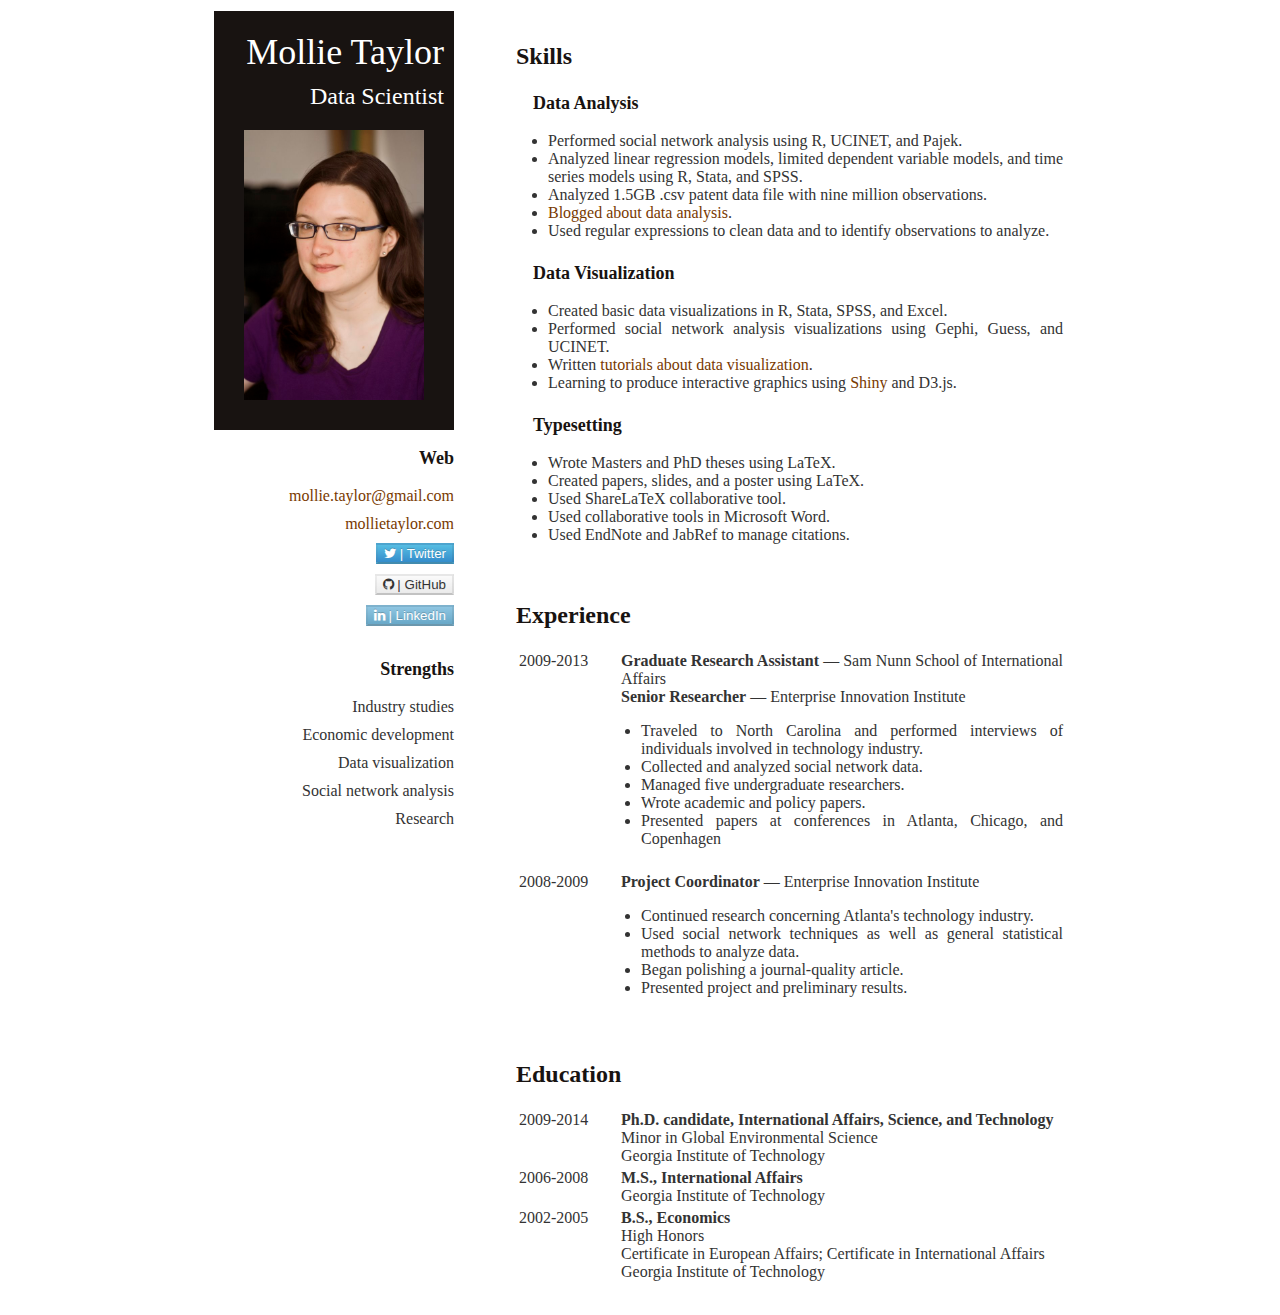
==== commit 94948184: "Changes style" ====
--- a/resume.html
+++ b/resume.html
@@ -34,7 +34,6 @@
 
 </td>
 <td id="right">
-<h1><br></h1>
 <h2>Skills</h2>
 <table class="category">
   <tr>
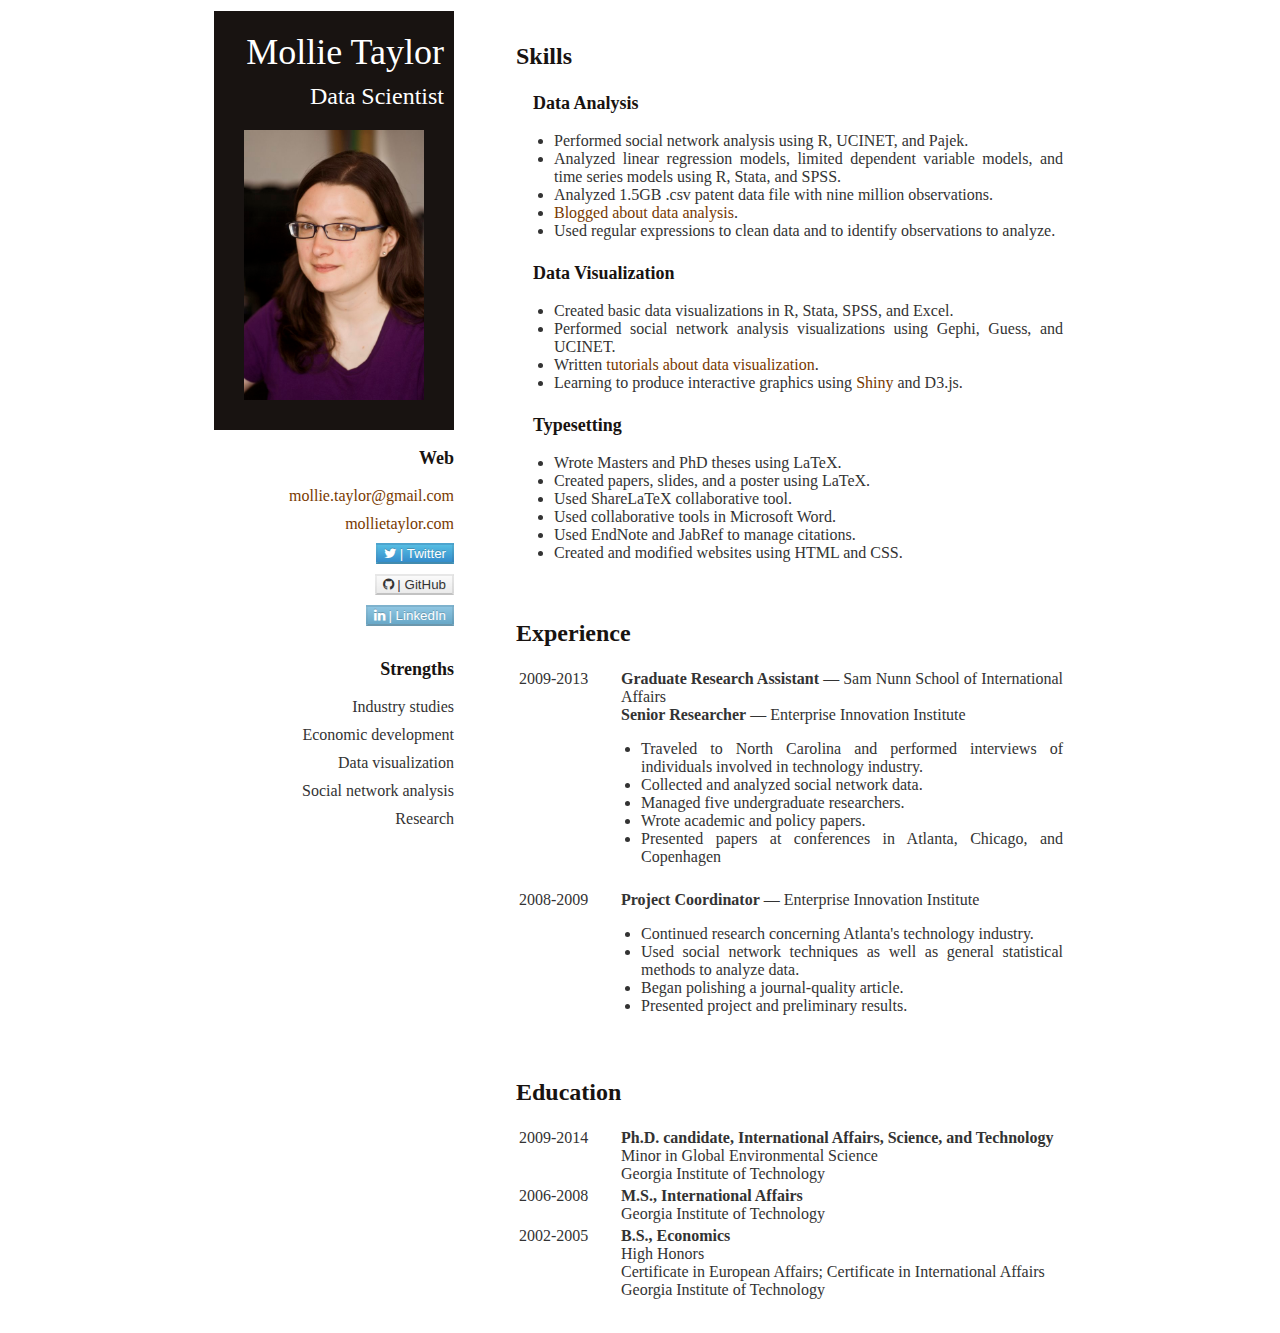
==== commit b4e64905: "Changes style" ====
--- a/resume.html
+++ b/resume.html
@@ -60,6 +60,7 @@
         <li>Used ShareLaTeX collaborative tool.</li>
         <li>Used collaborative tools in Microsoft Word.</li>
         <li>Used EndNote and JabRef to manage citations.</li>
+        <li>Created and modified websites using HTML and CSS.</li>
       </ul>
     </td>
   </tr>
--- a/styles.css
+++ b/styles.css
@@ -125,6 +125,10 @@
   font-family: "freight-text-pro"; font-weight: 400; 
 }
 
+ul.skills li {
+  margin-left: 6;
+}
+
 table.category {
   padding-bottom: 20px;
 }
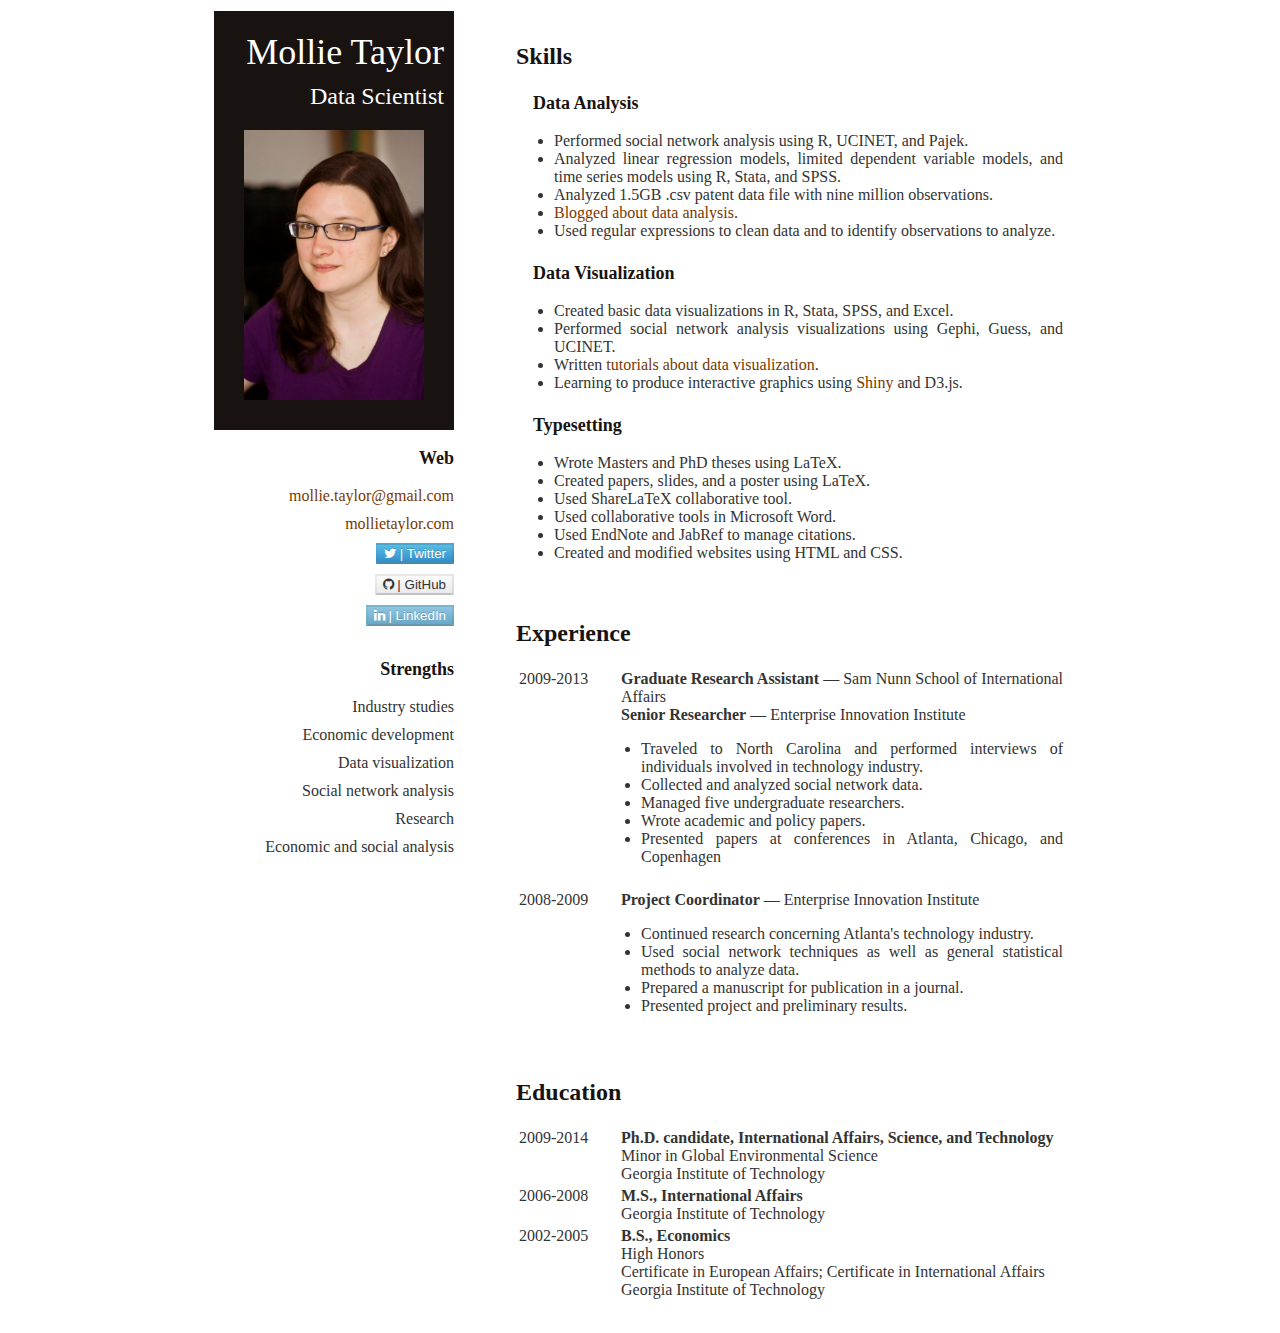
==== commit 382c88f3: "Slightly changes text" ====
--- a/resume.html
+++ b/resume.html
@@ -30,6 +30,7 @@
     <li>Data visualization</li>
     <li>Social network analysis</li>
     <li>Research</li>
+    <li>Economic and social analysis</li>
   </ul>
 
 </td>
@@ -87,7 +88,7 @@
     <ul>
       <li>Continued research concerning Atlanta's technology industry.</li>
       <li>Used social network techniques as well as general statistical methods to analyze data.</li>
-      <li>Began polishing a journal-quality article.</li>
+      <li>Prepared a manuscript for publication in a journal.</li>
       <li>Presented project and preliminary results.</li>
     </ul>
     </td>
@@ -117,6 +118,7 @@
 
 </td>
 </tr>
+</table>
 
 </body>
 </html>
--- a/styles.css
+++ b/styles.css
@@ -44,6 +44,20 @@
   margin-top: 0px;
 }
 
+h1.pdf {
+  color: #000;
+  margin-top: 10px;
+  margin-bottom: 10px;
+  font-size: 36px;
+  font-weight: 500; 
+}
+
+h2.pdf {
+  color: #000;
+  font-weight: 500; 
+  margin-top: 0px;
+}
+
 h2 {
   color: #181311;
   font-size: 24px;
@@ -83,6 +97,14 @@
   padding-left: 30px;
   padding-right: 30px;
   width: 550px;
+}
+
+/*for PDF version:*/
+td#right {
+  text-align: left;
+  vertical-align: text-top;
+  padding-left: 30px;
+  padding-right: 30px;
 }
 
 button {
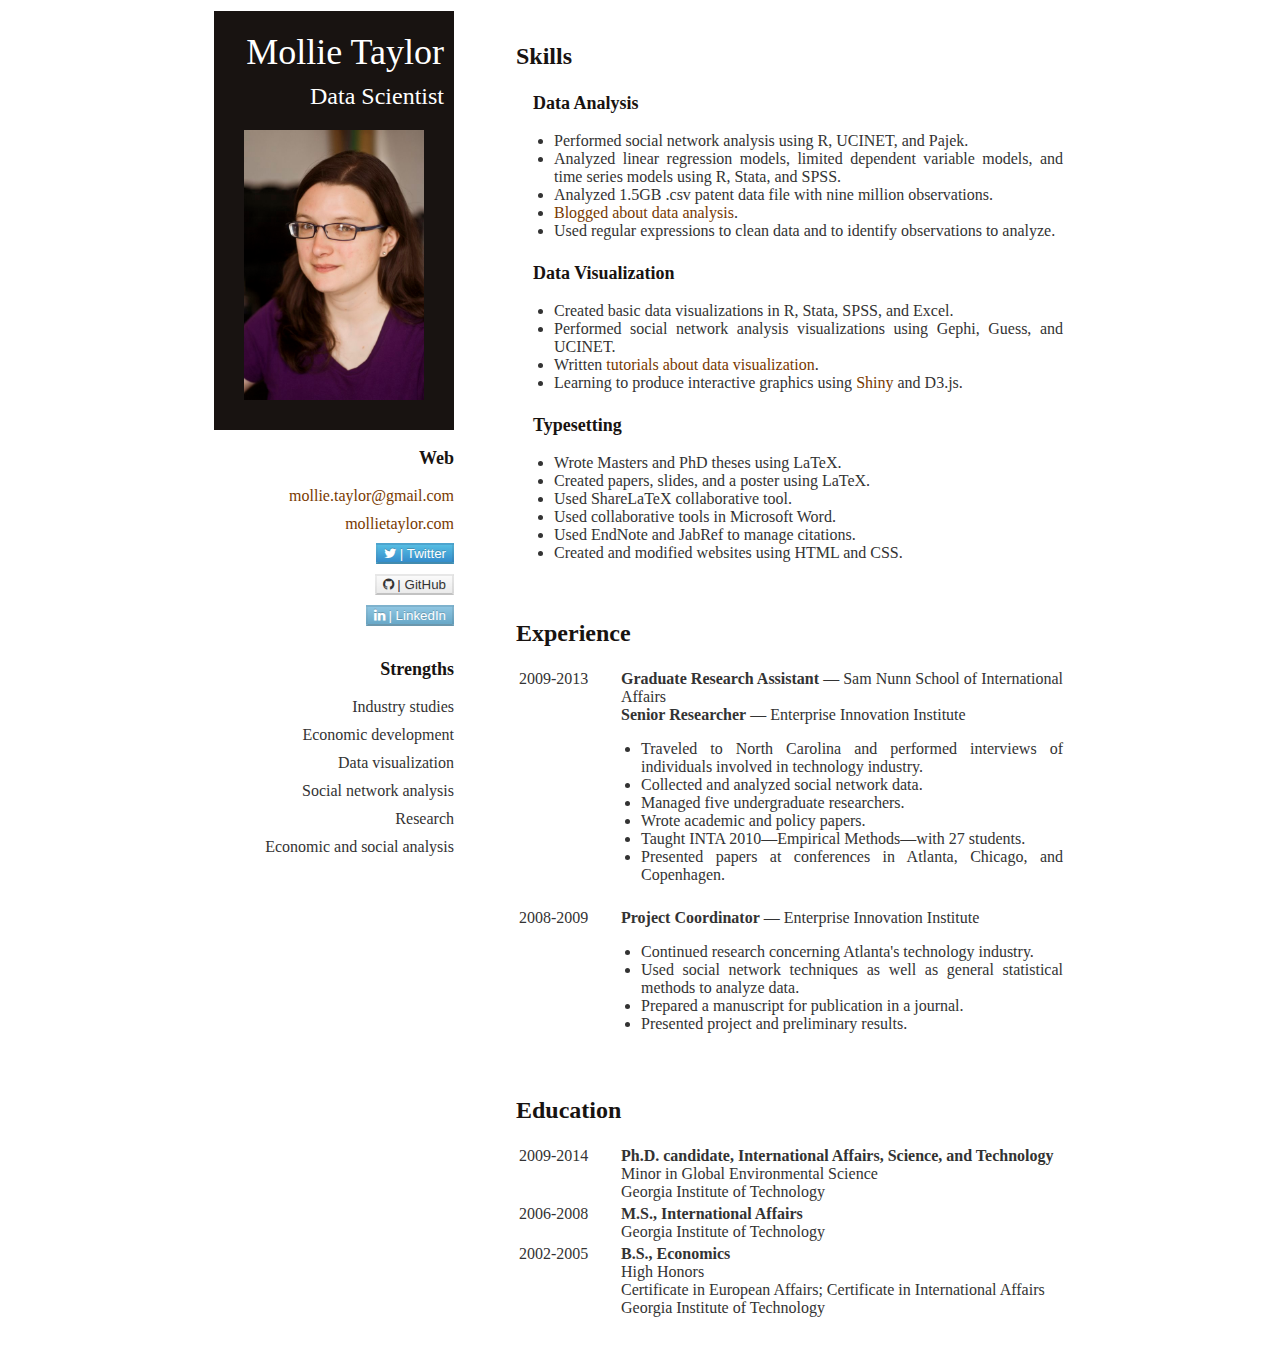
==== commit 7ede8268: "Minor changes" ====
--- a/resume.html
+++ b/resume.html
@@ -78,7 +78,8 @@
       <li>Collected and analyzed social network data.</li>
       <li>Managed five undergraduate researchers.</li>
       <li>Wrote academic and policy papers.</li>
-      <li>Presented papers at conferences in Atlanta, Chicago, and Copenhagen</li>
+      <li>Taught INTA 2010&mdash;Empirical Methods&mdash;with 27 students.</li>
+      <li>Presented papers at conferences in Atlanta, Chicago, and Copenhagen.</li>
     </ul>
     </td>
   </tr>
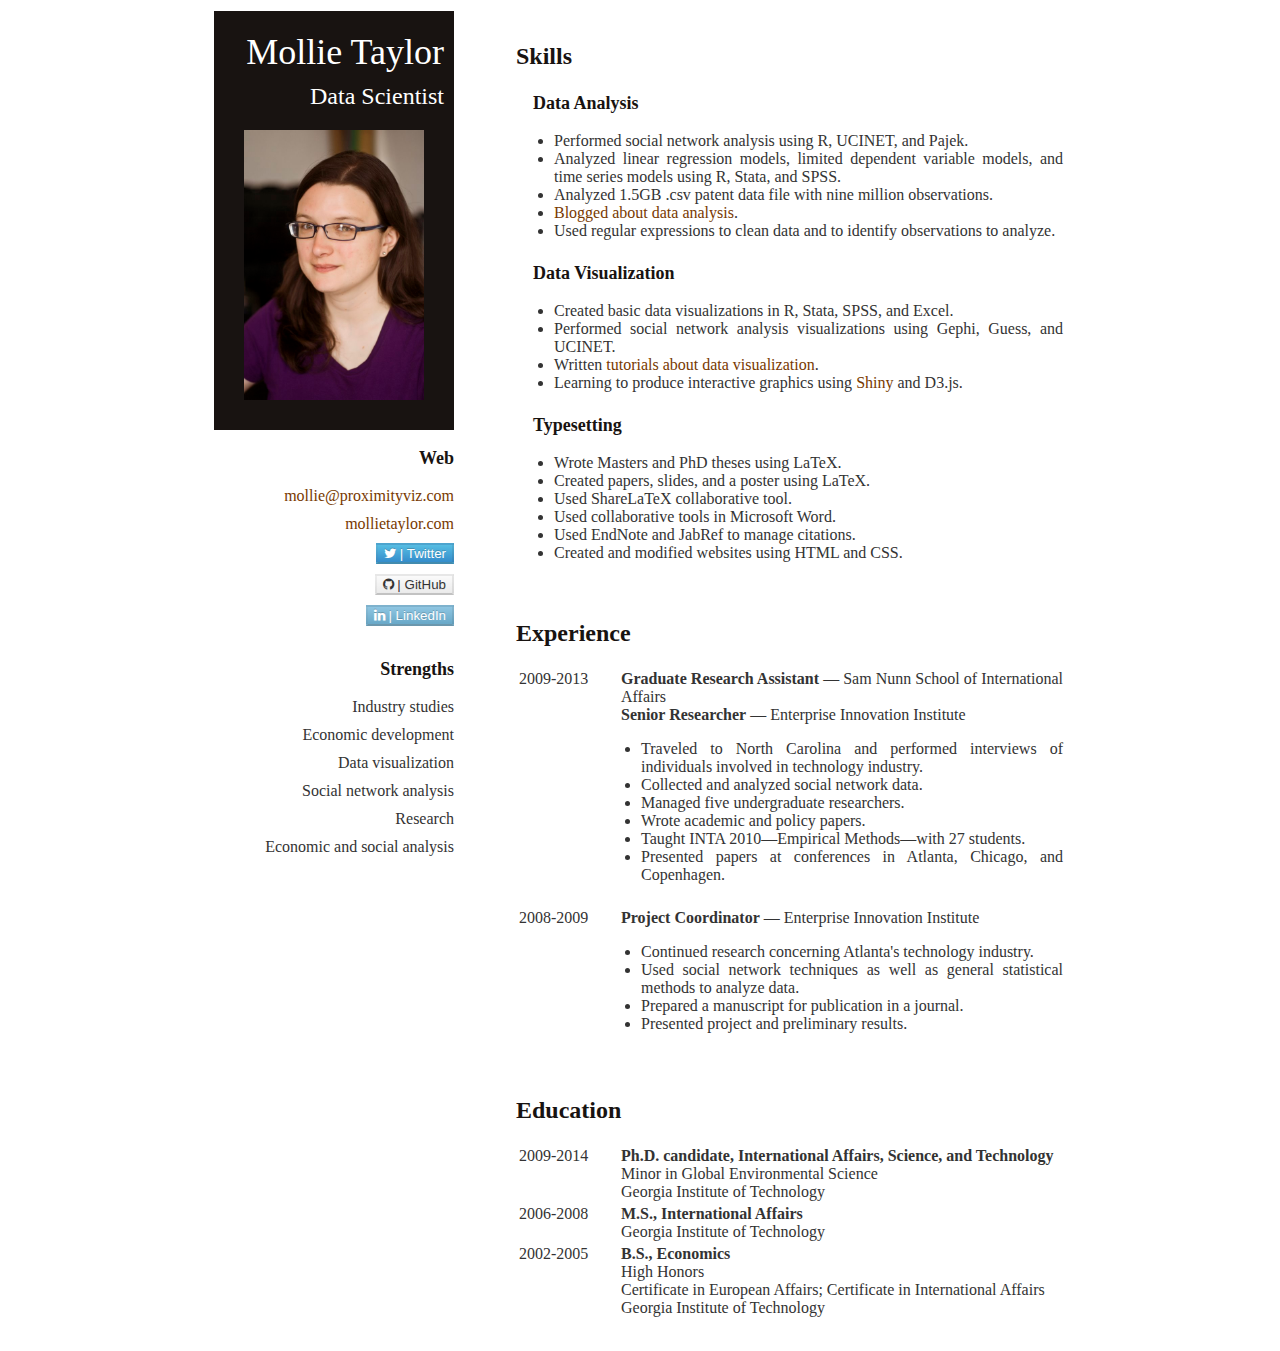
==== commit 0a412df6: "Update resume.html" ====
--- a/resume.html
+++ b/resume.html
@@ -17,7 +17,7 @@
   
   <h3>Web</h3>
   <ul class="side">
-    <li><a href="mailto:mollie.taylor@gmail.com">mollie.taylor@gmail.com</a></li>
+    <li><a href="mailto:mollie@proximityviz.com">mollie@proximityviz.com</a></li>
     <li><a href="http://mollietaylor.com">mollietaylor.com</a></li>
     <li><a href="http://twitter.com/mollie_taylor/"><button class="btn btn-twitter"><i class="icon-twitter"></i> | Twitter</button></a></li>
     <li><a href="http://github.com/mollietaylor/"><button class="btn btn-github"><i class="icon-github"></i> | GitHub</button></a></li>
